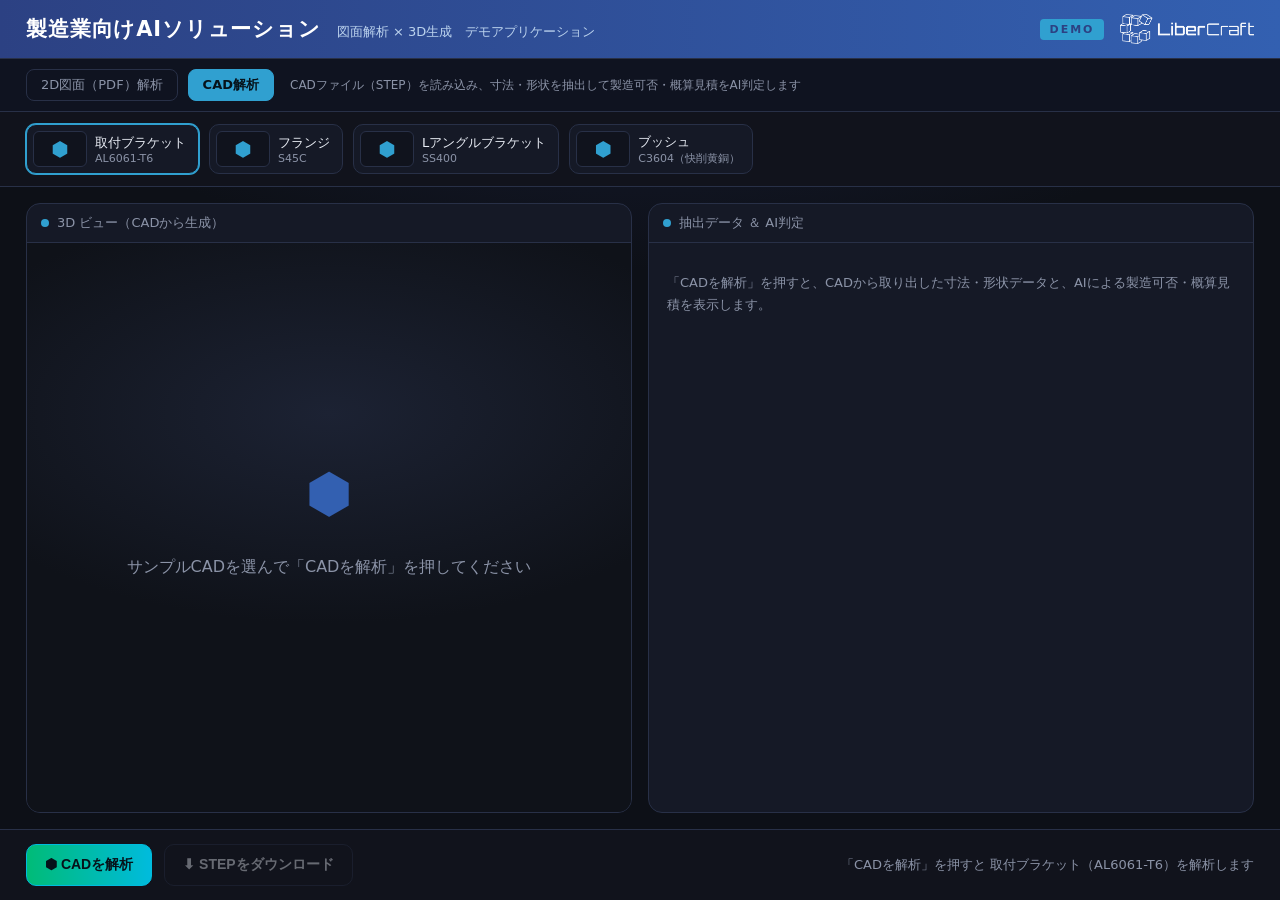
==== cad.html @ f17fc260 "CAD解析ページを追加（PDF図面解析と分離） - CAD(STEP)を読み込み、寸法・体積・形状特徴を直接抽出（OpenCASCADE/CadQuery） - 表示用の軽い3D(GLB)に変換しmo" ====
<!DOCTYPE html>
<html lang="ja">
<head>
  <meta charset="UTF-8" />
  <meta name="viewport" content="width=device-width, initial-scale=1.0" />
  <title>CAD解析 ｜ 図面解析 × 3D生成　デモアプリケーション</title>
  <link rel="icon" href="assets/favicon.ico" />
  <link rel="stylesheet" href="styles.css?v=22" />
  <script type="module" src="vendor/model-viewer.min.js"></script>
</head>
<body>
  <header class="topbar">
    <div class="brand">
      <span class="title">製造業向けAIソリューション</span>
      <span class="tagline">図面解析 × 3D生成　デモアプリケーション</span>
    </div>
    <div class="brand-right">
      <span class="badge">DEMO</span>
      <img class="brand-logo" src="assets/logo_white.png" alt="LiberCraft" />
    </div>
  </header>

  <!-- モード切替（2D図面解析 / CAD解析） -->
  <nav class="modenav">
    <a class="mode" href="index.html">2D図面（PDF）解析</a>
    <a class="mode active" href="cad.html">CAD解析</a>
    <span class="modehint">CADファイル（STEP）を読み込み、寸法・形状を抽出して製造可否・概算見積をAI判定します</span>
  </nav>

  <!-- サンプル選択 -->
  <nav class="samples" id="sampleNav"></nav>

  <main class="stage">
    <!-- 左：3Dビュー -->
    <section class="panel model-panel">
      <div class="panel-head"><span class="dot"></span><span id="cadName">3D ビュー（CADから生成）</span></div>
      <div class="model-wrap" id="modelWrap">
        <div class="model-placeholder" id="modelPlaceholder">
          <div class="ph-icon">⬢</div>
          <p>サンプルCADを選んで「CADを解析」を押してください</p>
        </div>
        <div class="loading" id="loading" hidden>
          <div class="spinner"></div>
          <p id="loadingText">CADファイルを読み込んでいます…</p>
        </div>
        <model-viewer id="viewer" hidden camera-controls auto-rotate auto-rotate-delay="0"
          rotation-per-second="22deg" shadow-intensity="1" exposure="1.05"
          environment-image="neutral" interaction-prompt="none"></model-viewer>
      </div>
    </section>

    <!-- 右：抽出データ＋AI判定 -->
    <section class="panel data-panel">
      <div class="panel-head"><span class="dot"></span>抽出データ ＆ AI判定</div>
      <div class="data-wrap" id="dataWrap">
        <p class="data-empty" id="dataEmpty">「CADを解析」を押すと、CADから取り出した寸法・形状データと、AIによる製造可否・概算見積を表示します。</p>
        <div id="dataBody" hidden></div>
      </div>
    </section>
  </main>

  <footer class="actionbar">
    <button class="btn btn-step" id="btnAnalyze">⬢ CADを解析</button>
    <button class="btn btn-ghost" id="btnDownload" disabled>⬇ STEPをダウンロード</button>
    <span class="hint" id="hint">サンプルCADを選んで「CADを解析」を押してください</span>
  </footer>

  <script src="cad.js?v=23"></script>
</body>
</html>
---- styles.css ----
:root{
  /* LiberCraft ブランドカラー（ロゴ＋社内スライドマスター準拠） */
  --navy:#2C4183;      /* プライマリ・ネイビー */
  --navy-2:#3360B1;    /* セカンダリ・ブルー */
  --accent:#30A0D0;    /* ロゴのシアン（アクセント） */
  --pink:#ff3d8b;      /* 寸法ハイライト（個別枠）用の差し色 */
  --bg:#0d1017;
  --panel:#151926;
  --line:#283047;
  --text:#e8ecf4;
  --muted:#8b93a7;
}
*{box-sizing:border-box;}
[hidden]{display:none!important;}
html,body{margin:0;height:100%;}
body{
  font-family:"Hiragino Kaku Gothic ProN","Yu Gothic",system-ui,sans-serif;
  background:radial-gradient(1200px 600px at 50% -10%,#1b2240 0,var(--bg) 60%),var(--bg);
  color:var(--text);
  display:flex;flex-direction:column;height:100vh;overflow:hidden;
}
/* ---- top bar ---- */
.topbar{
  display:flex;align-items:center;justify-content:space-between;
  padding:14px 26px;background:linear-gradient(90deg,var(--navy),var(--navy-2));
  border-bottom:1px solid var(--line);
}
.brand{display:flex;align-items:baseline;gap:16px;}
.title{font-size:21px;font-weight:700;letter-spacing:.04em;color:#fff;}
.tagline{color:#bcd3ee;font-size:13px;}
.brand-right{display:flex;align-items:center;gap:16px;}
.brand-logo{height:30px;width:auto;display:block;opacity:.97;}
.badge{
  font-size:11px;font-weight:700;letter-spacing:.18em;color:var(--navy);
  background:var(--accent);padding:4px 10px;border-radius:4px;
}
/* ---- sample selector ---- */
.samples{
  display:flex;gap:10px;padding:12px 26px;background:#11131c;
  border-bottom:1px solid var(--line);overflow-x:auto;
}
.sample-chip{
  display:flex;align-items:center;gap:8px;cursor:pointer;
  background:var(--panel);border:1px solid var(--line);border-radius:10px;
  padding:6px 12px 6px 6px;transition:.15s;white-space:nowrap;
}
.sample-chip img{width:54px;height:36px;object-fit:cover;border-radius:6px;background:#fff;}
.sample-chip .nm{font-size:13px;}
.sample-chip .cls{font-size:11px;color:var(--muted);}
.sample-chip:hover{border-color:var(--navy-2);}
.sample-chip.active{border-color:var(--accent);box-shadow:0 0 0 1px var(--accent);}
/* ---- stage ---- */
.stage{flex:1;display:grid;grid-template-columns:1fr 1fr;gap:16px;padding:16px 26px;min-height:0;}
.panel{
  background:var(--panel);border:1px solid var(--line);border-radius:14px;
  display:flex;flex-direction:column;min-height:0;overflow:hidden;
}
.panel-head{
  display:flex;align-items:center;gap:8px;padding:10px 14px;
  font-size:13px;color:var(--muted);border-bottom:1px solid var(--line);
}
.panel-head .dot{width:8px;height:8px;border-radius:50%;background:var(--accent);}
/* 右パネルのタブ */
.tabs{display:flex;gap:6px;}
.tab{
  font-size:12px;color:var(--muted);background:transparent;cursor:pointer;
  border:1px solid var(--line);border-radius:7px;padding:4px 12px;transition:.15s;
}
.tab:hover{color:var(--text);}
.tab.active{color:#06121a;background:var(--accent);border-color:var(--accent);font-weight:700;}
/* drawing */
.drawing-wrap{position:relative;flex:1;display:flex;align-items:center;justify-content:center;padding:12px;min-height:0;}
.drawing-wrap img{max-width:100%;max-height:100%;object-fit:contain;border-radius:8px;background:#fff;}
/* 注釈レイヤーは画像の実表示領域にJSで一致させる（object-fit:contain のレターボックス対策） */
.anno-layer{position:absolute;left:0;top:0;width:0;height:0;pointer-events:none;}
.anno{
  position:absolute;border:2px solid var(--pink);border-radius:4px;
  background:rgba(255,61,139,.10);opacity:0;transform:scale(.9);
  transition:opacity .25s ease,transform .25s ease;
}
.anno.show{opacity:1;transform:scale(1);}
.anno .tag{
  position:absolute;top:-22px;left:-2px;white-space:nowrap;
  background:var(--pink);color:#fff;font-size:11px;font-weight:600;
  padding:2px 7px;border-radius:4px;
}
.anno .tag.below{top:auto;bottom:-22px;}
/* 寸法抽出：形状寸法のラベルは図面に小さく表示（値が見える）。長いものは省略表示。
   ホバーで全文＋手前に。表題欄・一般公差表・注記は図面に出さず右パネルのみ（app.js boxOnDrawing）。 */
.anno.dim{border-width:1.5px;border-radius:3px;background:rgba(255,61,139,.14);pointer-events:auto;cursor:help;}
.anno.dim:hover{z-index:30;background:rgba(255,61,139,.28);box-shadow:0 0 0 1px var(--pink);}
.anno.dim .tag{
  display:block;font-size:9px;line-height:1.15;padding:1px 4px;top:-15px;border-radius:3px;font-weight:600;
  white-space:nowrap;max-width:120px;overflow:hidden;text-overflow:ellipsis;
}
.anno.dim .tag.below{top:auto;bottom:-15px;}
.anno.dim:hover .tag{max-width:none;overflow:visible;font-size:10px;z-index:31;}
/* 表題欄・一般公差表などの「まとめ枠」（密集領域を1枠で可視化） */
.anno.region{border:2px dashed var(--accent);border-radius:5px;background:rgba(0,194,255,.08);}
.anno.region .tag{
  display:block;font-size:9px;line-height:1.2;padding:1px 5px;top:-16px;border-radius:3px;font-weight:700;
  background:var(--accent);color:#06121a;white-space:nowrap;
}
/* 3D化対象セグメント（機能1の検出結果・シアン） */
.segment{
  position:absolute;border:2.5px dashed var(--accent);border-radius:6px;
  background:rgba(0,194,255,.12);opacity:0;transform:scale(.96);
  box-shadow:0 0 0 9999px rgba(8,10,18,.35);
  transition:opacity .3s ease,transform .3s ease;
}
.segment.show{opacity:1;transform:scale(1);}
.segment .tag{
  position:absolute;top:-24px;left:-2px;white-space:nowrap;
  background:var(--accent);color:#06121a;font-size:12px;font-weight:700;
  padding:3px 9px;border-radius:5px;
}
.segment .scan{
  position:absolute;left:0;right:0;height:3px;top:0;
  background:linear-gradient(90deg,transparent,var(--accent),transparent);
  animation:scan 1.1s ease-in-out 2;
}
@keyframes scan{0%{top:0;opacity:.2}50%{opacity:1}100%{top:100%;opacity:.2}}
/* model */
.model-wrap{position:relative;flex:1;min-height:0;background:
  radial-gradient(600px 300px at 50% 30%,#1c2233 0,#0f1219 70%);}
model-viewer{width:100%;height:100%;--poster-color:transparent;background:transparent;}
/* 抽出結果リスト */
.result-list{position:absolute;inset:0;overflow-y:auto;padding:16px 18px;}
.result-list .rl-head{font-size:13px;color:var(--muted);margin:0 0 12px;}
.result-list .rl-head b{color:var(--accent);font-size:20px;}
.result-list .rl-group{margin-bottom:14px;}
.result-list .rl-group h4{
  font-size:11px;letter-spacing:.08em;color:var(--muted);
  margin:0 0 6px;border-bottom:1px solid var(--line);padding-bottom:4px;
}
.result-list .rl-items{display:flex;flex-wrap:wrap;gap:6px;}
.result-list .rl-chip{
  font-size:12px;color:var(--text);background:#10131d;
  border:1px solid var(--line);border-radius:6px;padding:4px 9px;
  opacity:0;transform:translateY(4px);transition:.2s;
}
.result-list .rl-chip.show{opacity:1;transform:none;}
.result-list .rl-chip.kv{background:rgba(0,194,255,.08);border-color:#1f3a4a;}
.model-placeholder,.loading{
  position:absolute;inset:0;display:flex;flex-direction:column;
  align-items:center;justify-content:center;gap:16px;text-align:center;color:var(--muted);
}
.ph-icon{font-size:54px;color:var(--navy-2);}
.spinner{
  width:54px;height:54px;border-radius:50%;
  border:4px solid #ffffff22;border-top-color:var(--accent);
  animation:spin 0.9s linear infinite;
}
@keyframes spin{to{transform:rotate(360deg);}}
#loadingText{color:var(--text);font-size:14px;}
/* action bar */
.actionbar{
  display:flex;align-items:center;gap:12px;padding:14px 26px;
  background:#11131c;border-top:1px solid var(--line);
}
.btn{
  font-size:14px;font-weight:600;color:var(--text);cursor:pointer;
  background:var(--panel);border:1px solid var(--line);border-radius:10px;padding:11px 18px;transition:.15s;
}
.btn:hover:not(:disabled){border-color:var(--navy-2);}
.btn-step{background:linear-gradient(90deg,#0b7,#0bd);border-color:#0bd;color:#06121a;}
.btn-step:hover:not(:disabled){filter:brightness(1.1);}
.btn-primary{background:linear-gradient(90deg,var(--navy-2),#3b4bc0);border-color:#3b4bc0;}
.btn-primary:hover:not(:disabled){filter:brightness(1.12);}
.btn-ghost{background:transparent;}
.btn:disabled{opacity:.4;cursor:not-allowed;}
.sep{width:1px;height:26px;background:var(--line);}
.hint{margin-left:auto;color:var(--muted);font-size:13px;}

/* ===== モード切替ナビ（2D図面 / CAD） ===== */
.modenav{display:flex;align-items:center;gap:10px;padding:10px 26px;background:#0f1320;border-bottom:1px solid var(--line);flex-wrap:wrap;}
.mode{font-size:13px;color:var(--muted);text-decoration:none;border:1px solid var(--line);border-radius:8px;padding:6px 14px;transition:.15s;}
.mode:hover{color:var(--text);border-color:var(--navy-2);}
.mode.active{color:#06121a;background:var(--accent);border-color:var(--accent);font-weight:700;}
.modehint{margin-left:6px;color:var(--muted);font-size:12px;}
/* CADサンプルチップのアイコン */
.cad-ic{width:54px;height:36px;display:flex;align-items:center;justify-content:center;border-radius:6px;background:#10131d;color:var(--accent);font-size:20px;border:1px solid var(--line);}
/* ===== CAD: 抽出データ＆判定パネル ===== */
.data-wrap{flex:1;overflow-y:auto;padding:16px 18px;min-height:0;}
.data-empty{color:var(--muted);font-size:13px;line-height:1.7;}
.d-sec{margin-bottom:18px;}
.d-sec h4{font-size:13px;margin:0 0 8px;color:var(--text);border-bottom:1px solid var(--line);padding-bottom:6px;}
.d-sec h4 .src{color:var(--muted);font-size:11px;font-weight:400;}
.mtable{width:100%;border-collapse:collapse;font-size:12.5px;}
.mtable th{text-align:left;color:var(--muted);font-weight:600;padding:5px 8px;width:44%;vertical-align:top;}
.mtable td{padding:5px 8px;color:var(--text);}
.mtable tr:nth-child(odd){background:#10131d;}
.jgrid{display:grid;grid-template-columns:1fr 1fr 1fr;gap:8px;}
.jcard{background:#10131d;border:1px solid var(--line);border-radius:8px;padding:9px 11px;}
.jcard.wide{grid-column:1 / -1;}
.jk{font-size:11px;color:var(--muted);margin-bottom:3px;}
.jv{font-size:13px;color:var(--text);line-height:1.5;}
.jv.big{font-size:22px;font-weight:700;color:var(--accent);}
.jv.sm{font-size:12px;}
.jv.flags{display:flex;flex-wrap:wrap;gap:6px;}
.flag{background:rgba(255,61,139,.14);border:1px solid var(--pink);color:#ffd0e2;border-radius:5px;padding:2px 8px;font-size:11px;}
.disc{color:var(--muted);font-size:11px;margin-top:10px;}
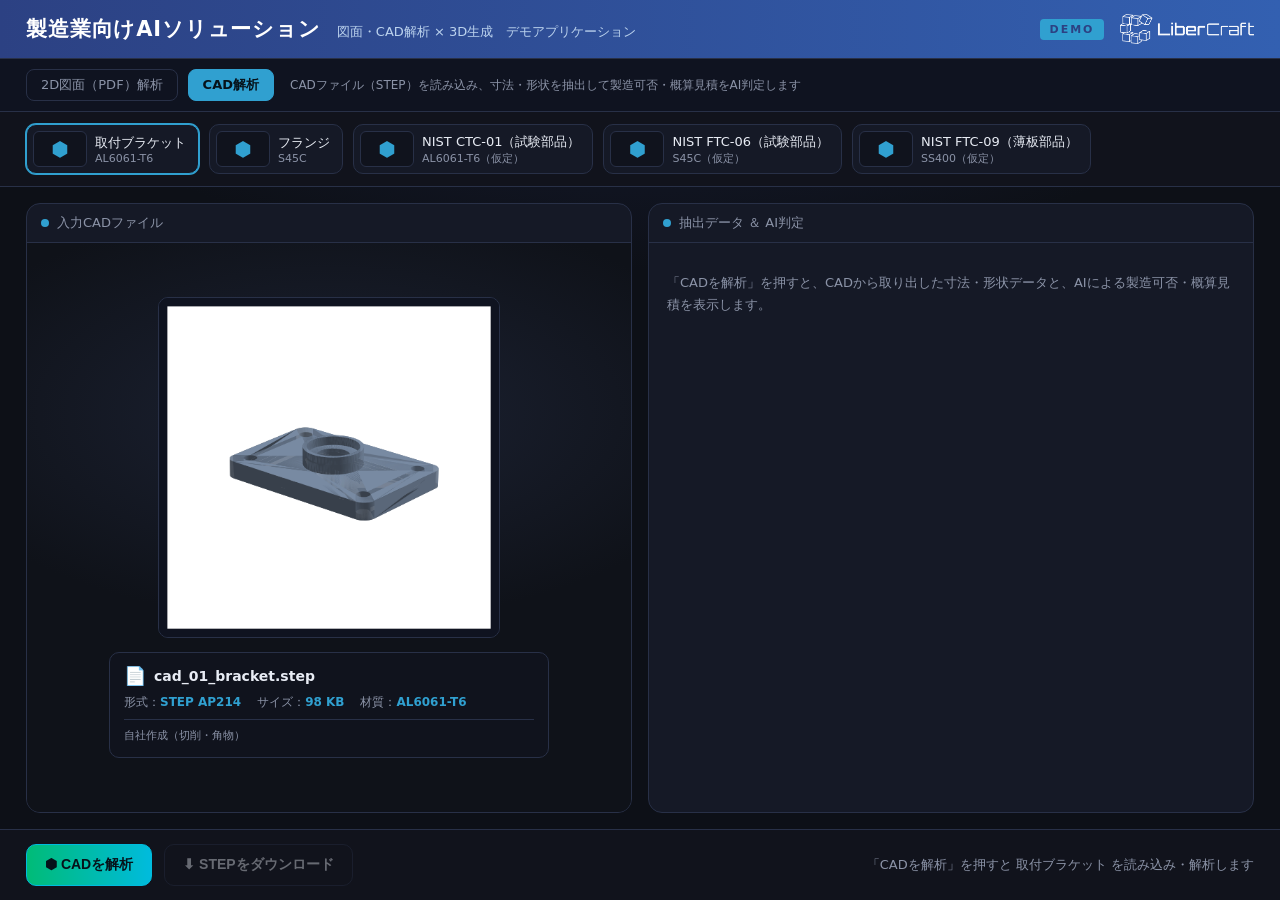
==== commit 51775aa3: "CAD解析を強化：NIST公開モデル採用・入力CADプレビュー・タイトル更新 - 公開実モデル(NIST MBE PMI: CTC-01/FTC-06/FTC-09, パブリックドメイン)を採用 - " ====
--- a/cad.html
+++ b/cad.html
@@ -3,16 +3,16 @@
 <head>
   <meta charset="UTF-8" />
   <meta name="viewport" content="width=device-width, initial-scale=1.0" />
-  <title>CAD解析 ｜ 図面解析 × 3D生成　デモアプリケーション</title>
+  <title>CAD解析 ｜ 図面・CAD解析 × 3D生成 デモ</title>
   <link rel="icon" href="assets/favicon.ico" />
-  <link rel="stylesheet" href="styles.css?v=22" />
+  <link rel="stylesheet" href="styles.css?v=24" />
   <script type="module" src="vendor/model-viewer.min.js"></script>
 </head>
 <body>
   <header class="topbar">
     <div class="brand">
       <span class="title">製造業向けAIソリューション</span>
-      <span class="tagline">図面解析 × 3D生成　デモアプリケーション</span>
+      <span class="tagline">図面・CAD解析 × 3D生成　デモアプリケーション</span>
     </div>
     <div class="brand-right">
       <span class="badge">DEMO</span>
@@ -33,16 +33,18 @@
   <main class="stage">
     <!-- 左：3Dビュー -->
     <section class="panel model-panel">
-      <div class="panel-head"><span class="dot"></span><span id="cadName">3D ビュー（CADから生成）</span></div>
+      <div class="panel-head"><span class="dot"></span><span id="cadName">入力CADファイル</span></div>
       <div class="model-wrap" id="modelWrap">
-        <div class="model-placeholder" id="modelPlaceholder">
-          <div class="ph-icon">⬢</div>
-          <p>サンプルCADを選んで「CADを解析」を押してください</p>
+        <!-- 解析前：入力CADのプレビュー＋ファイル情報 -->
+        <div class="cad-input" id="cadInput">
+          <img class="cad-thumb" id="cadThumb" alt="CADプレビュー" />
+          <div class="cad-filecard" id="cadFileCard"></div>
         </div>
         <div class="loading" id="loading" hidden>
           <div class="spinner"></div>
           <p id="loadingText">CADファイルを読み込んでいます…</p>
         </div>
+        <!-- 解析後：回転できる3Dビュー -->
         <model-viewer id="viewer" hidden camera-controls auto-rotate auto-rotate-delay="0"
           rotation-per-second="22deg" shadow-intensity="1" exposure="1.05"
           environment-image="neutral" interaction-prompt="none"></model-viewer>
@@ -65,6 +67,6 @@
     <span class="hint" id="hint">サンプルCADを選んで「CADを解析」を押してください</span>
   </footer>
 
-  <script src="cad.js?v=23"></script>
+  <script src="cad.js?v=24"></script>
 </body>
 </html>
--- a/styles.css
+++ b/styles.css
@@ -200,3 +200,14 @@
 .jv.flags{display:flex;flex-wrap:wrap;gap:6px;}
 .flag{background:rgba(255,61,139,.14);border:1px solid var(--pink);color:#ffd0e2;border-radius:5px;padding:2px 8px;font-size:11px;}
 .disc{color:var(--muted);font-size:11px;margin-top:10px;}
+
+/* ===== CAD: 入力CADプレビュー（解析前） ===== */
+.cad-input{position:absolute;inset:0;display:flex;flex-direction:column;align-items:center;justify-content:center;gap:14px;padding:18px;}
+.cad-thumb{max-width:78%;max-height:64%;object-fit:contain;border-radius:10px;border:1px solid var(--line);background:#0f1320;}
+.cad-filecard{width:min(86%,440px);background:#10131d;border:1px solid var(--line);border-radius:10px;padding:12px 14px;}
+.fc-row{display:flex;align-items:center;gap:8px;margin-bottom:8px;}
+.fc-ic{font-size:18px;}
+.fc-name{font-size:14px;font-weight:700;color:var(--text);word-break:break-all;}
+.fc-meta{display:flex;flex-wrap:wrap;gap:6px 16px;font-size:12px;color:var(--muted);}
+.fc-meta b{color:var(--accent);font-weight:700;}
+.fc-note{margin-top:8px;font-size:11px;color:var(--muted);line-height:1.5;border-top:1px solid var(--line);padding-top:8px;}
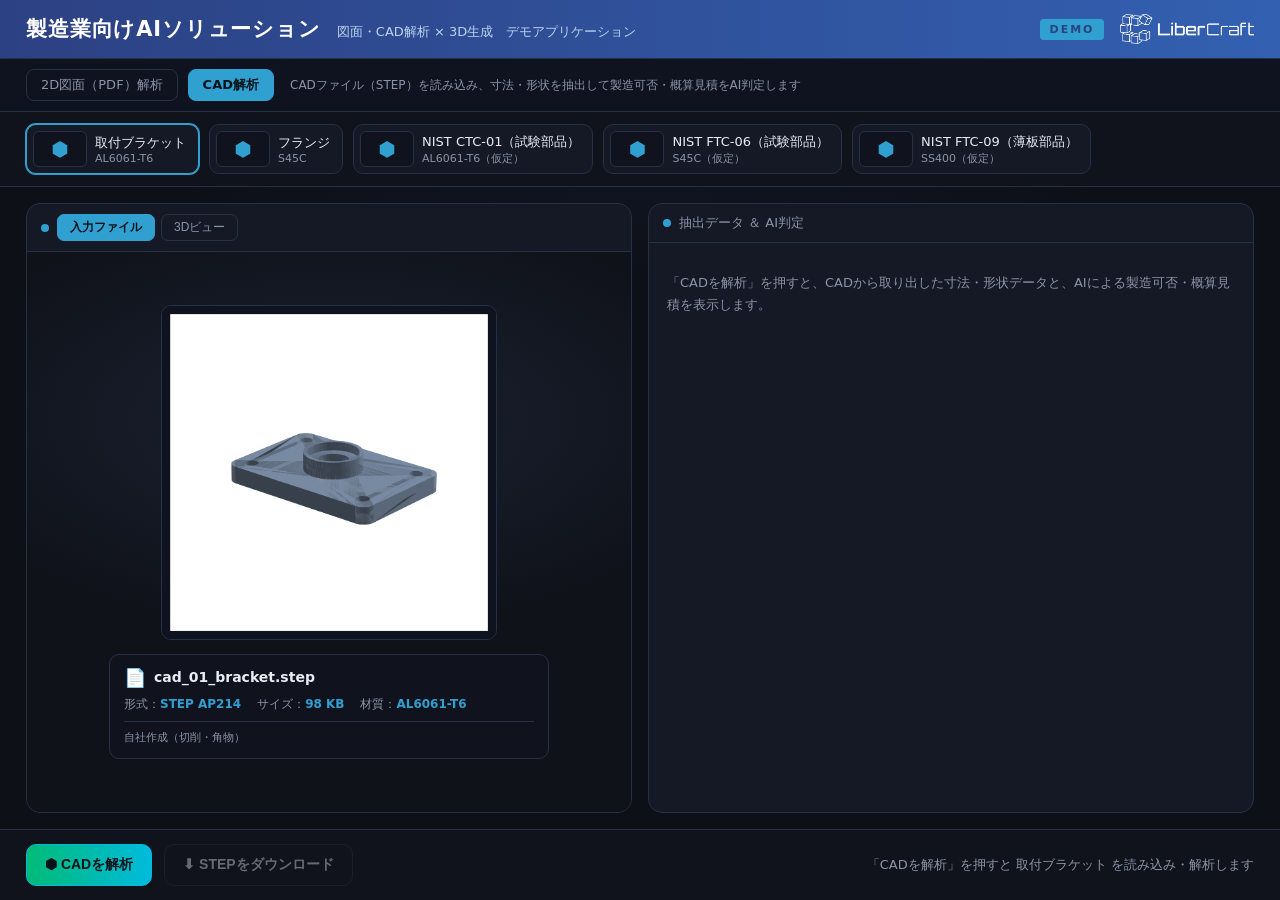
==== commit de78ed43: "CAD解析: 左パネルを『入力ファイル/3Dビュー』タブで切替可能に＋タブ名を『製造業向けAIソリューション デモアプリ』に統一" ====
--- a/cad.html
+++ b/cad.html
@@ -3,9 +3,9 @@
 <head>
   <meta charset="UTF-8" />
   <meta name="viewport" content="width=device-width, initial-scale=1.0" />
-  <title>CAD解析 ｜ 図面・CAD解析 × 3D生成 デモ</title>
+  <title>製造業向けAIソリューション デモアプリ</title>
   <link rel="icon" href="assets/favicon.ico" />
-  <link rel="stylesheet" href="styles.css?v=24" />
+  <link rel="stylesheet" href="styles.css?v=25" />
   <script type="module" src="vendor/model-viewer.min.js"></script>
 </head>
 <body>
@@ -31,11 +31,17 @@
   <nav class="samples" id="sampleNav"></nav>
 
   <main class="stage">
-    <!-- 左：3Dビュー -->
+    <!-- 左：入力ファイル / 3Dビュー（タブ切替） -->
     <section class="panel model-panel">
-      <div class="panel-head"><span class="dot"></span><span id="cadName">入力CADファイル</span></div>
+      <div class="panel-head">
+        <span class="dot"></span>
+        <div class="tabs">
+          <button class="tab active" id="tabInput">入力ファイル</button>
+          <button class="tab" id="tabView">3Dビュー</button>
+        </div>
+      </div>
       <div class="model-wrap" id="modelWrap">
-        <!-- 解析前：入力CADのプレビュー＋ファイル情報 -->
+        <!-- 入力CADのプレビュー＋ファイル情報 -->
         <div class="cad-input" id="cadInput">
           <img class="cad-thumb" id="cadThumb" alt="CADプレビュー" />
           <div class="cad-filecard" id="cadFileCard"></div>
@@ -67,6 +73,6 @@
     <span class="hint" id="hint">サンプルCADを選んで「CADを解析」を押してください</span>
   </footer>
 
-  <script src="cad.js?v=24"></script>
+  <script src="cad.js?v=25"></script>
 </body>
 </html>
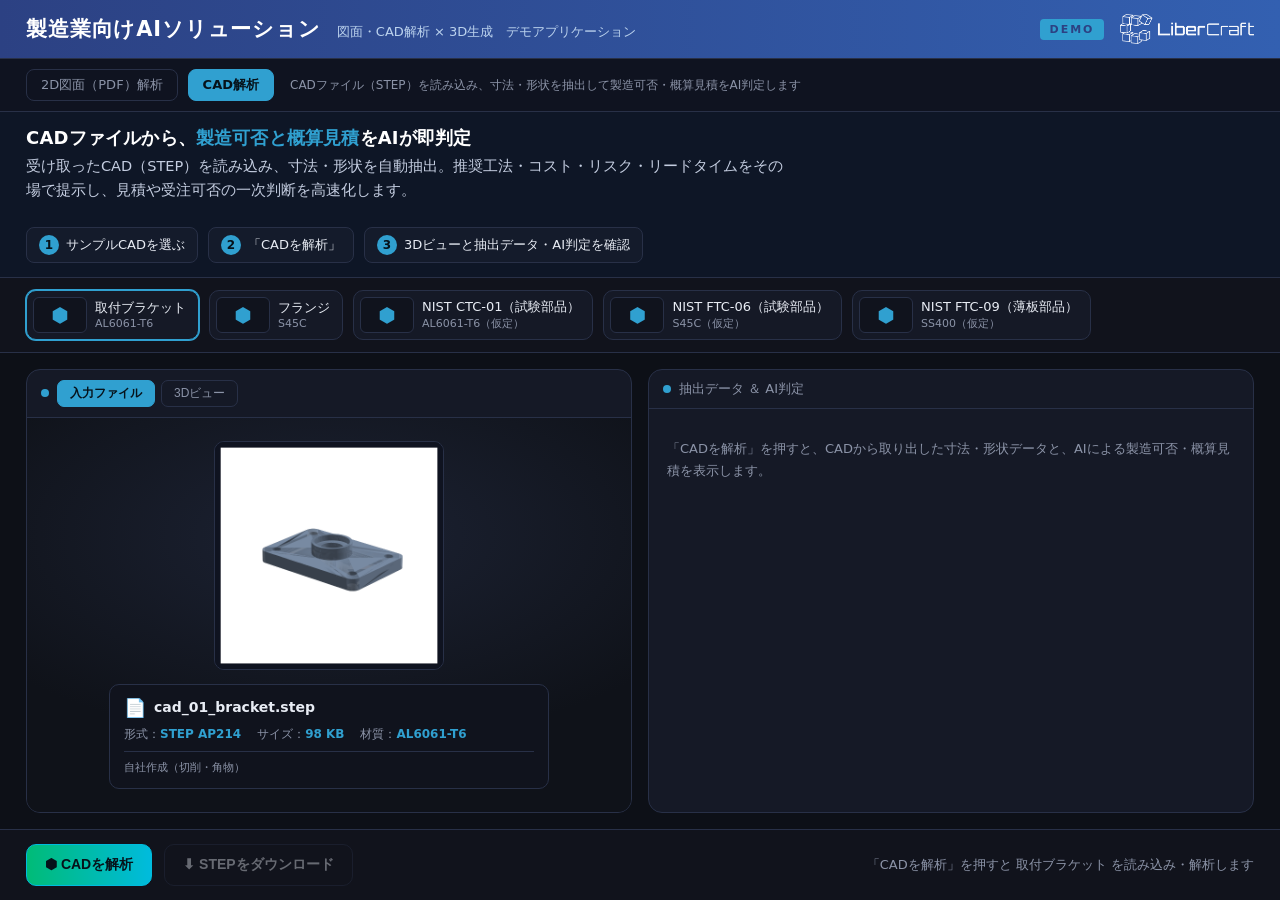
==== commit 57aa60ae: "両ページのタブ下にビジネス向けの説明（何ができる・使い方）を追加" ====
--- a/cad.html
+++ b/cad.html
@@ -5,7 +5,7 @@
   <meta name="viewport" content="width=device-width, initial-scale=1.0" />
   <title>製造業向けAIソリューション デモアプリ</title>
   <link rel="icon" href="assets/favicon.ico" />
-  <link rel="stylesheet" href="styles.css?v=25" />
+  <link rel="stylesheet" href="styles.css?v=26" />
   <script type="module" src="vendor/model-viewer.min.js"></script>
 </head>
 <body>
@@ -26,6 +26,19 @@
     <a class="mode active" href="cad.html">CAD解析</a>
     <span class="modehint">CADファイル（STEP）を読み込み、寸法・形状を抽出して製造可否・概算見積をAI判定します</span>
   </nav>
+
+  <!-- イントロ説明 -->
+  <section class="intro">
+    <div class="intro-main">
+      <h2>CADファイルから、<span class="hi">製造可否と概算見積</span>をAIが即判定</h2>
+      <p>受け取ったCAD（STEP）を読み込み、寸法・形状を自動抽出。推奨工法・コスト・リスク・リードタイムをその場で提示し、見積や受注可否の一次判断を高速化します。</p>
+    </div>
+    <ol class="intro-steps">
+      <li><b>1</b> サンプルCADを選ぶ</li>
+      <li><b>2</b>「CADを解析」</li>
+      <li><b>3</b> 3Dビューと抽出データ・AI判定を確認</li>
+    </ol>
+  </section>
 
   <!-- サンプル選択 -->
   <nav class="samples" id="sampleNav"></nav>
@@ -73,6 +86,6 @@
     <span class="hint" id="hint">サンプルCADを選んで「CADを解析」を押してください</span>
   </footer>
 
-  <script src="cad.js?v=25"></script>
+  <script src="cad.js?v=26"></script>
 </body>
 </html>
--- a/styles.css
+++ b/styles.css
@@ -211,3 +211,16 @@
 .fc-meta{display:flex;flex-wrap:wrap;gap:6px 16px;font-size:12px;color:var(--muted);}
 .fc-meta b{color:var(--accent);font-weight:700;}
 .fc-note{margin-top:8px;font-size:11px;color:var(--muted);line-height:1.5;border-top:1px solid var(--line);padding-top:8px;}
+
+/* ===== イントロ説明（ビジネスユーザー向け・タブ直下） ===== */
+.intro{display:flex;align-items:center;justify-content:space-between;gap:24px;flex-wrap:wrap;
+  padding:14px 26px;background:#0e1626;border-bottom:1px solid var(--line);}
+.intro-main{max-width:760px;}
+.intro-main h2{margin:0 0 5px;font-size:18px;font-weight:700;color:#fff;letter-spacing:.01em;}
+.intro-main h2 .hi{color:var(--accent);}
+.intro-main p{margin:0;font-size:14.5px;line-height:1.65;color:#c4cde0;}
+.intro-steps{display:flex;gap:10px;list-style:none;margin:0;padding:0;flex-wrap:wrap;}
+.intro-steps li{display:flex;align-items:center;gap:7px;font-size:13px;color:var(--text);
+  background:#141b2b;border:1px solid var(--line);border-radius:8px;padding:7px 12px;white-space:nowrap;}
+.intro-steps li b{display:inline-flex;align-items:center;justify-content:center;width:20px;height:20px;
+  border-radius:50%;background:var(--accent);color:#06121a;font-size:12px;}
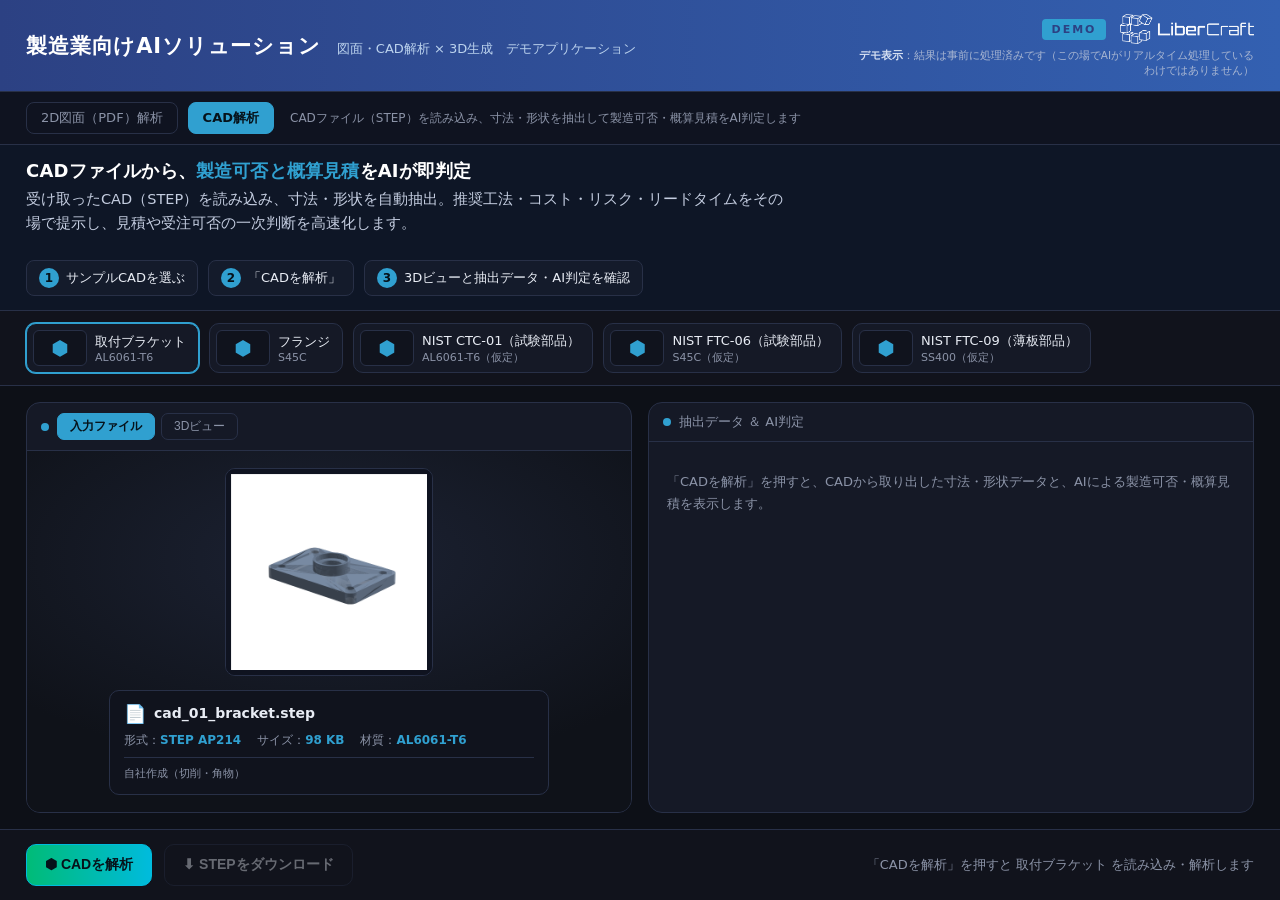
==== commit a251ca20: "ヘッダーにデモ注意書き（事前処理済み・リアルタイム処理ではない旨）を追加" ====
--- a/cad.html
+++ b/cad.html
@@ -5,7 +5,7 @@
   <meta name="viewport" content="width=device-width, initial-scale=1.0" />
   <title>製造業向けAIソリューション デモアプリ</title>
   <link rel="icon" href="assets/favicon.ico" />
-  <link rel="stylesheet" href="styles.css?v=26" />
+  <link rel="stylesheet" href="styles.css?v=27" />
   <script type="module" src="vendor/model-viewer.min.js"></script>
 </head>
 <body>
@@ -15,8 +15,11 @@
       <span class="tagline">図面・CAD解析 × 3D生成　デモアプリケーション</span>
     </div>
     <div class="brand-right">
-      <span class="badge">DEMO</span>
-      <img class="brand-logo" src="assets/logo_white.png" alt="LiberCraft" />
+      <div class="br-row">
+        <span class="badge">DEMO</span>
+        <img class="brand-logo" src="assets/logo_white.png" alt="LiberCraft" />
+      </div>
+      <span class="demo-note"><b>デモ表示</b>：結果は事前に処理済みです（この場でAIがリアルタイム処理しているわけではありません）</span>
     </div>
   </header>
 
@@ -86,6 +89,6 @@
     <span class="hint" id="hint">サンプルCADを選んで「CADを解析」を押してください</span>
   </footer>
 
-  <script src="cad.js?v=26"></script>
+  <script src="cad.js?v=27"></script>
 </body>
 </html>
--- a/styles.css
+++ b/styles.css
@@ -28,8 +28,11 @@
 .brand{display:flex;align-items:baseline;gap:16px;}
 .title{font-size:21px;font-weight:700;letter-spacing:.04em;color:#fff;}
 .tagline{color:#bcd3ee;font-size:13px;}
-.brand-right{display:flex;align-items:center;gap:16px;}
+.brand-right{display:flex;flex-direction:column;align-items:flex-end;gap:4px;}
+.br-row{display:flex;align-items:center;gap:14px;}
 .brand-logo{height:30px;width:auto;display:block;opacity:.97;}
+.demo-note{font-size:10.5px;color:#a8b6d2;text-align:right;max-width:400px;line-height:1.4;}
+.demo-note b{color:#d6e0f2;font-weight:700;}
 .badge{
   font-size:11px;font-weight:700;letter-spacing:.18em;color:var(--navy);
   background:var(--accent);padding:4px 10px;border-radius:4px;
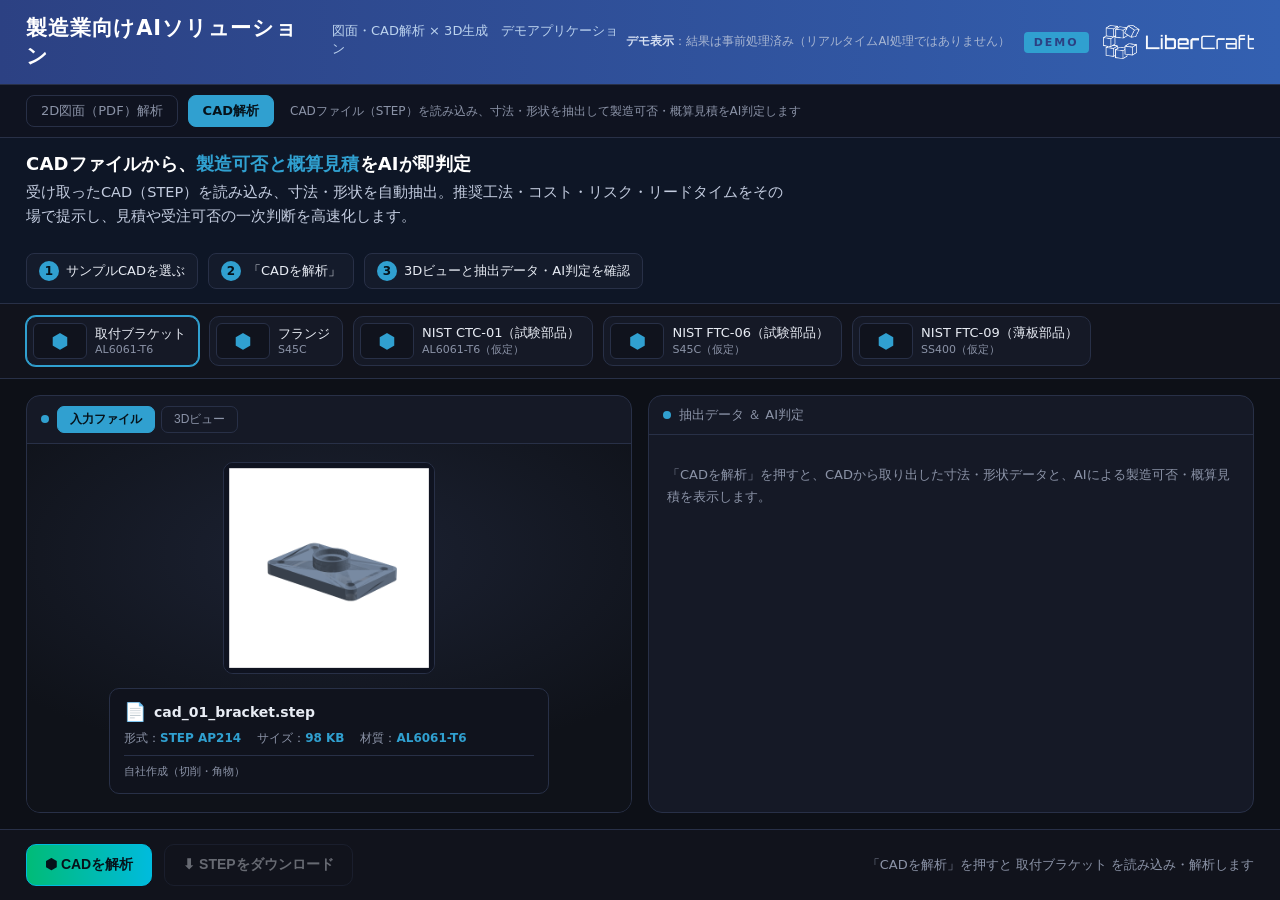
==== commit 84ba17f0: "デモUI調整：タブ名を「図面解析デモアプリケーション」に、右上ヘッダーを1行化（ロゴ＋DEMO＋注記） Co-Authored-By: Claude Opus 4.7 (1M context) <no" ====
--- a/cad.html
+++ b/cad.html
@@ -3,9 +3,9 @@
 <head>
   <meta charset="UTF-8" />
   <meta name="viewport" content="width=device-width, initial-scale=1.0" />
-  <title>製造業向けAIソリューション デモアプリ</title>
+  <title>図面解析デモアプリケーション</title>
   <link rel="icon" href="assets/favicon.ico" />
-  <link rel="stylesheet" href="styles.css?v=27" />
+  <link rel="stylesheet" href="styles.css?v=28" />
   <script type="module" src="vendor/model-viewer.min.js"></script>
 </head>
 <body>
@@ -15,11 +15,9 @@
       <span class="tagline">図面・CAD解析 × 3D生成　デモアプリケーション</span>
     </div>
     <div class="brand-right">
-      <div class="br-row">
-        <span class="badge">DEMO</span>
-        <img class="brand-logo" src="assets/logo_white.png" alt="LiberCraft" />
-      </div>
-      <span class="demo-note"><b>デモ表示</b>：結果は事前に処理済みです（この場でAIがリアルタイム処理しているわけではありません）</span>
+      <span class="demo-note"><b>デモ表示</b>：結果は事前処理済み（リアルタイムAI処理ではありません）</span>
+      <span class="badge">DEMO</span>
+      <img class="brand-logo" src="assets/logo_white.png" alt="LiberCraft" />
     </div>
   </header>
 
--- a/styles.css
+++ b/styles.css
@@ -28,10 +28,9 @@
 .brand{display:flex;align-items:baseline;gap:16px;}
 .title{font-size:21px;font-weight:700;letter-spacing:.04em;color:#fff;}
 .tagline{color:#bcd3ee;font-size:13px;}
-.brand-right{display:flex;flex-direction:column;align-items:flex-end;gap:4px;}
-.br-row{display:flex;align-items:center;gap:14px;}
-.brand-logo{height:30px;width:auto;display:block;opacity:.97;}
-.demo-note{font-size:10.5px;color:#a8b6d2;text-align:right;max-width:400px;line-height:1.4;}
+.brand-right{display:flex;flex-direction:row;align-items:center;gap:14px;}
+.brand-logo{height:34px;width:auto;display:block;opacity:.97;}
+.demo-note{font-size:11.5px;color:#a8b6d2;white-space:nowrap;line-height:1.2;}
 .demo-note b{color:#d6e0f2;font-weight:700;}
 .badge{
   font-size:11px;font-weight:700;letter-spacing:.18em;color:var(--navy);
